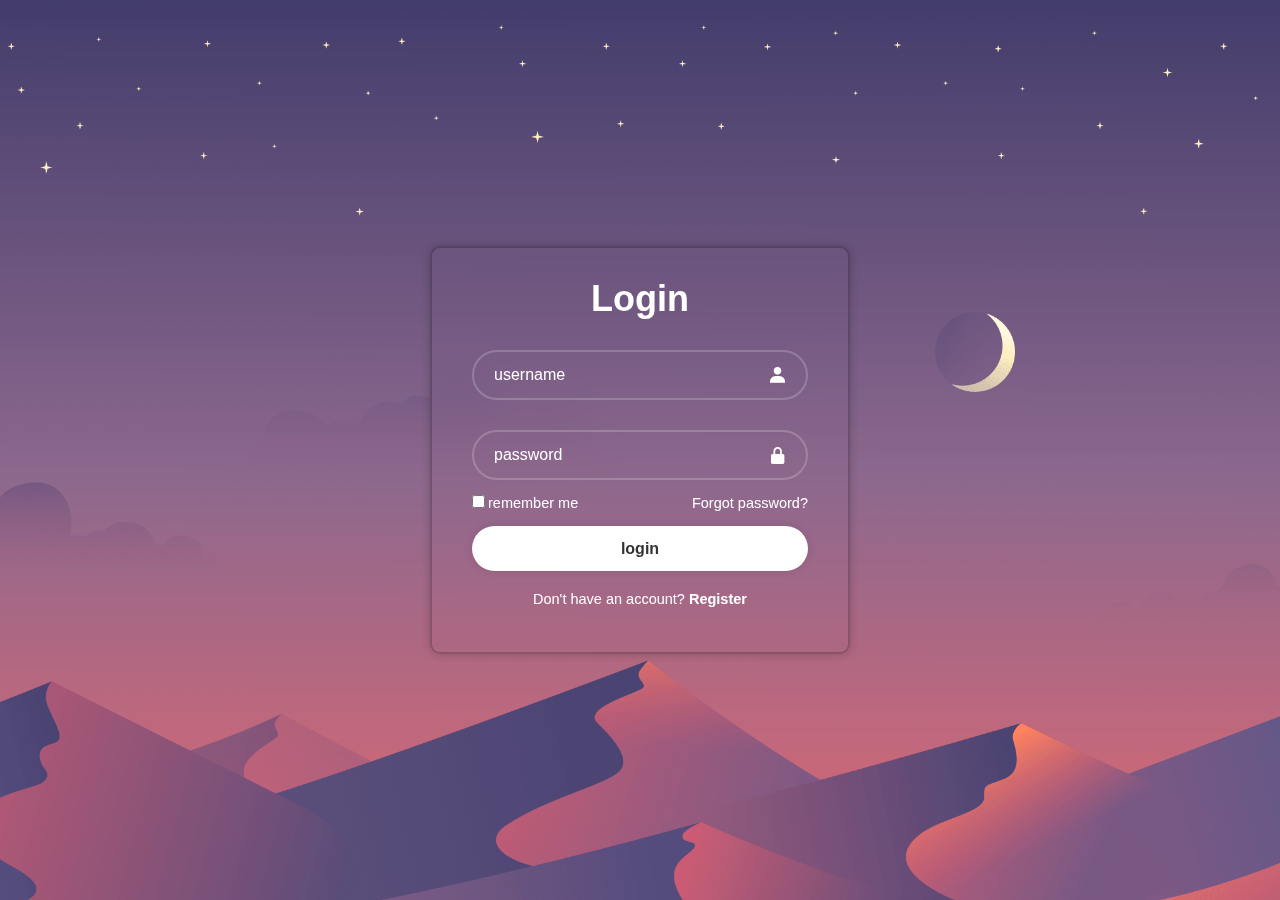
==== login.html @ 763c1357 "first login form" ====
<!DOCTYPE html>
<html lang="en">
<head>
    <meta charset="UTF-8">
    <meta name="viewport" content="width=device-width, initial-scale=1.0">
    <title>Document</title>
    <link rel="stylesheet" href="style.css">
    <link href='https://unpkg.com/boxicons@2.1.4/css/boxicons.min.css' rel='stylesheet'>
</head>
<body>
    <div class="wrapper"> 
        <form action="">
                <h1>Login</h1>
                <div class="input-box">
                    <input type="text" placeholder="username" required>
                    <i class='bx bxs-user'></i>
                </div>
                <div class="input-box">
                    <input type="password" placeholder="password" required>
                    <i class='bx bxs-lock-alt' ></i>
                </div>
                <div class="remember-forget">
                 <label ><input type="checkbox">remember me</label>
                 <a href="#">Forgot password?</a>
                </div>
                <button type="submit" class="btn">login</button><br/>
                <div class="register-link">
                    <P>Don't have an account? <a href="#">Register</a></P>
                </div>
        </form>
    </div>
    
</body>
</html>
---- style.css ----
* {
    margin: 0;
    padding:0;
    box-sizing: border-box;
    font-family: Arial, sans-serif;
}

body{
    display: flex;
    justify-content: center;
    align-items: center;
    min-height: 100vh;
    background: url(wallpaper/1.png) no-repeat;
    background-size: cover;
    background-position: center;
}

.wrapper{
    
    width: 420px;
    background-color: transparent;
    border: 2px solid rgba(0, 0, 0, .2);
    color: white;
    border-radius: 10px;
    padding: 30px 40px;
    backdrop-filter: blur(20px);
    box-shadow: 0 0 10px rgba(0, 0, 0, .2);
    
}
.wrapper h1{
    
    font-size: 36px;
    text-align:center ;
}
.wrapper .input-box{
        position: relative;
        width: 100%;
        height: 50px;
        margin: 30px 0;
}

.input-box input{
    width: 100%;
    height: 100%;
    background: transparent;
    border: none;
    outline: none;
    border: 2px solid rgba(255, 255, 255, .2);
    border-radius: 40px;
    font-size: 16px;
    color: white;
    padding: 20px 45px 20px 20px;
    
    
}
.input-box input::placeholder{
    color: #fff;
}

.input-box i {
    position: absolute;
    right: 20PX;
    top: 50%;
    transform: translateY(-50%);
    font-size: 20px;
}
.wrapper .remember-forget{
    display: flex;
    justify-content: space-between;
    font-size: 14.5px;
    margin: -15px 0 15px;
}
.remember-forget label input{
    accent-color: white;
    margin-right: 3px;
}
.remember-forget a {
    color: #fff;
    text-decoration: none;
}
.remember-forget a:hover {
    text-decoration: underline;
}

.wrapper .btn{
    width: 100%;
    height: 45px;
    background: white;
    border: none;
    outline: none;
    border-radius: 40px;
    box-shadow: 0 0 10px rgba(0, 0, 0, .1);
    cursor: pointer;
    font-size: 16px;
    color: #333;
    font-weight: 600;
}

.wrapper .register-link{
    font-size: 14.5px;
    text-align: center;
    margin:20px 0 15px;

}

.register-link p a {
color: #fff;
text-decoration: none;
font-weight: 600;
}
.register-link p a:hover{
    text-decoration: underline;
}
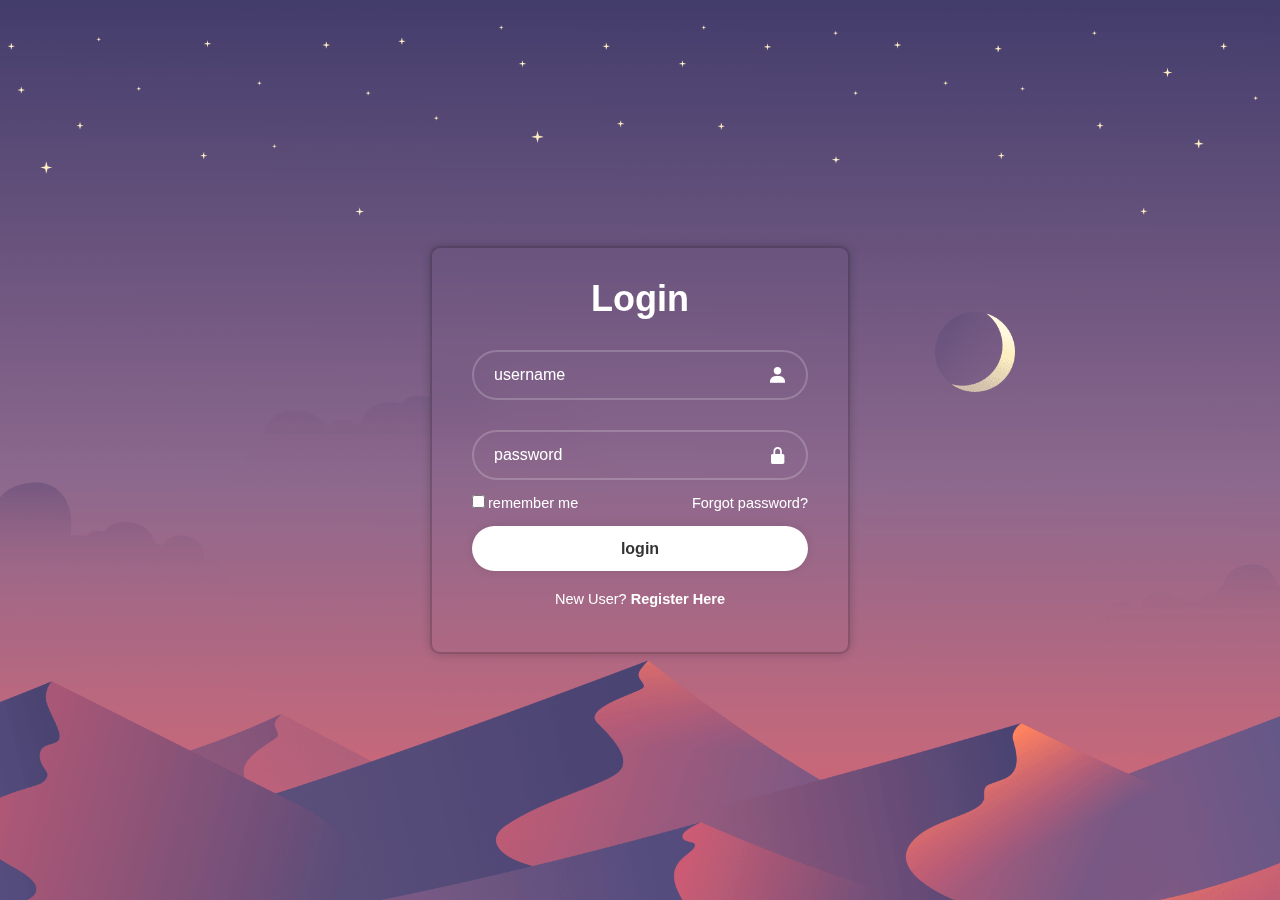
==== commit 8fdc0e78: "change register name" ====
--- a/login.html
+++ b/login.html
@@ -25,7 +25,7 @@
                 </div>
                 <button type="submit" class="btn">login</button><br/>
                 <div class="register-link">
-                    <P>Don't have an account? <a href="#">Register</a></P>
+                    <P>New User? <a href="#">Register Here</a></P>
                 </div>
         </form>
     </div>
